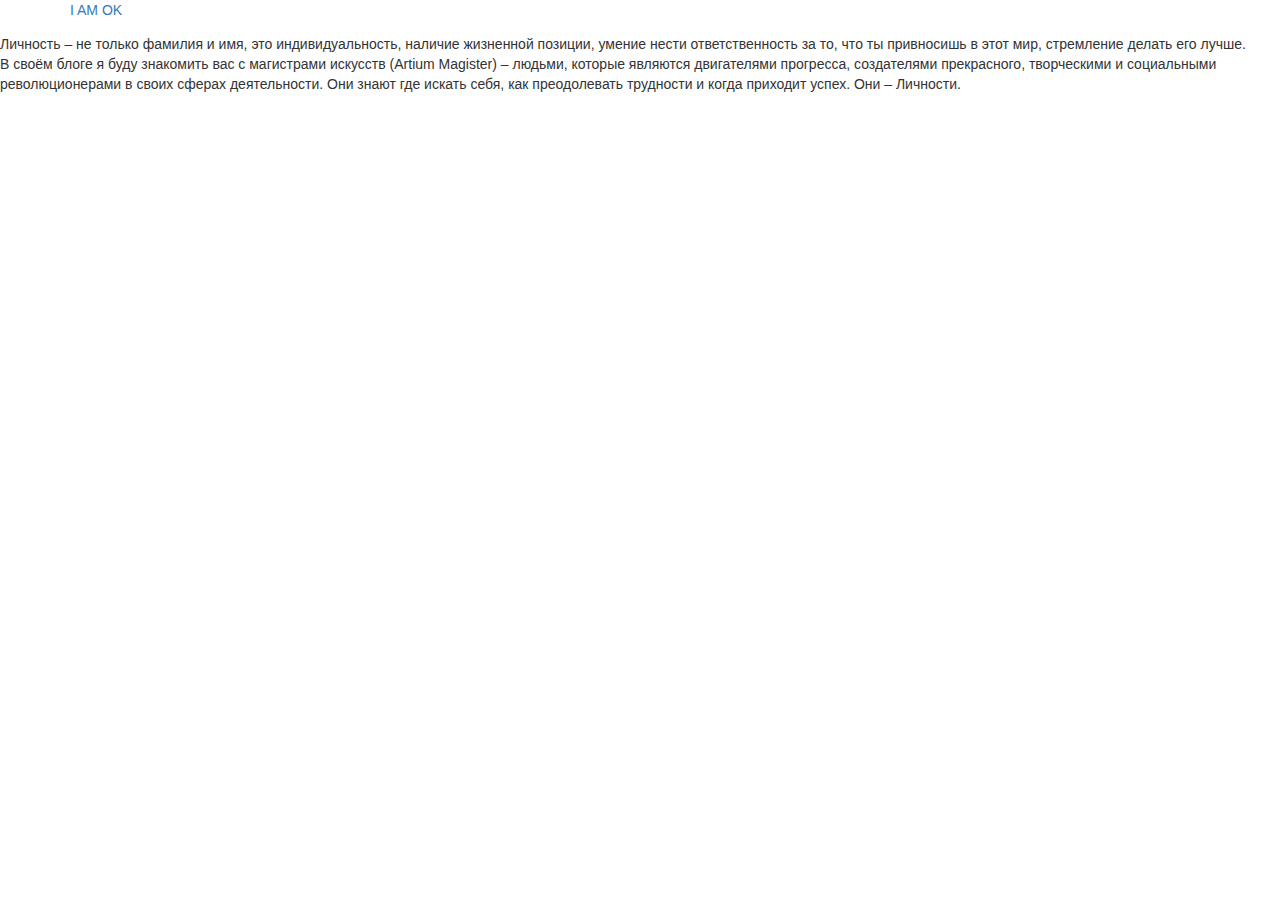
==== i.html @ 5d3f8763 "123" ====
<html>
<head>
    <meta charset="UTF-8">
    <meta name="viewport" content="width=1024">
    <title>main page</title>
    <link rel="stylesheet" href="css/bundle.css">
</head>
<body>
  <div class="wrapper">
    <section class="header">
      <div class="container">
        <div class="header__list">
          <a class="header__link" href="#">I</a>
          <a class="header__link" href="#">AM</a>
          <a class="header__link" href="#">OK</a>
        </div>
      </div>
    </section>
    <section class="i-content">
      <div class="i-container">
          <div class="column1">
            <div class="i-block">
            <p class="i-text">
              Личность – не только фамилия и имя, это индивидуальность, наличие жизненной позиции, умение нести ответственность за то, что ты привносишь в этот мир, стремление делать его лучше. <br>
              <span class="i-margin">В своём блоге я буду знакомить вас с магистрами искусств (Artium Magister) – людьми, которые являются двигателями прогресса, создателями прекрасного, творческими и социальными революционерами в своих сферах деятельности. Они знают где искать себя, как преодолевать трудности и когда приходит успех. Они – Личности.<span>
            </p>
            </div>
          </div>
          <div class="column2">
            <div class="i-photo"></div>
          </div>
      </div>
    </section>
    
  </div>
</div>
</body>
</html>
---- css/bundle.css ----
/*! normalize.css v3.0.3 | MIT License | github.com/necolas/normalize.css */

/**
 * 1. Set default font family to sans-serif.
 * 2. Prevent iOS and IE text size adjust after device orientation change,
 *    without disabling user zoom.
 */

html {
  font-family: sans-serif; /* 1 */
  -ms-text-size-adjust: 100%; /* 2 */
  -webkit-text-size-adjust: 100%; /* 2 */
}

/**
 * Remove default margin.
 */

body {
  margin: 0;
}

/* HTML5 display definitions
   ========================================================================== */

/**
 * Correct `block` display not defined for any HTML5 element in IE 8/9.
 * Correct `block` display not defined for `details` or `summary` in IE 10/11
 * and Firefox.
 * Correct `block` display not defined for `main` in IE 11.
 */

article,
aside,
details,
figcaption,
figure,
footer,
header,
hgroup,
main,
menu,
nav,
section,
summary {
  display: block;
}

/**
 * 1. Correct `inline-block` display not defined in IE 8/9.
 * 2. Normalize vertical alignment of `progress` in Chrome, Firefox, and Opera.
 */

audio,
canvas,
progress,
video {
  display: inline-block; /* 1 */
  vertical-align: baseline; /* 2 */
}

/**
 * Prevent modern browsers from displaying `audio` without controls.
 * Remove excess height in iOS 5 devices.
 */

audio:not([controls]) {
  display: none;
  height: 0;
}

/**
 * Address `[hidden]` styling not present in IE 8/9/10.
 * Hide the `template` element in IE 8/9/10/11, Safari, and Firefox < 22.
 */

[hidden],
template {
  display: none;
}

/* Links
   ========================================================================== */

/**
 * Remove the gray background color from active links in IE 10.
 */

a {
  background-color: transparent;
}

/**
 * Improve readability of focused elements when they are also in an
 * active/hover state.
 */

a:active,
a:hover {
  outline: 0;
}

/* Text-level semantics
   ========================================================================== */

/**
 * Address styling not present in IE 8/9/10/11, Safari, and Chrome.
 */

abbr[title] {
  border-bottom: 1px dotted;
}

/**
 * Address style set to `bolder` in Firefox 4+, Safari, and Chrome.
 */

b,
strong {
  font-weight: bold;
}

/**
 * Address styling not present in Safari and Chrome.
 */

dfn {
  font-style: italic;
}

/**
 * Address variable `h1` font-size and margin within `section` and `article`
 * contexts in Firefox 4+, Safari, and Chrome.
 */

h1 {
  font-size: 2em;
  margin: 0.67em 0;
}

/**
 * Address styling not present in IE 8/9.
 */

mark {
  background: #ff0;
  color: #000;
}

/**
 * Address inconsistent and variable font size in all browsers.
 */

small {
  font-size: 80%;
}

/**
 * Prevent `sub` and `sup` affecting `line-height` in all browsers.
 */

sub,
sup {
  font-size: 75%;
  line-height: 0;
  position: relative;
  vertical-align: baseline;
}

sup {
  top: -0.5em;
}

sub {
  bottom: -0.25em;
}

/* Embedded content
   ========================================================================== */

/**
 * Remove border when inside `a` element in IE 8/9/10.
 */

img {
  border: 0;
}

/**
 * Correct overflow not hidden in IE 9/10/11.
 */

svg:not(:root) {
  overflow: hidden;
}

/* Grouping content
   ========================================================================== */

/**
 * Address margin not present in IE 8/9 and Safari.
 */

figure {
  margin: 1em 40px;
}

/**
 * Address differences between Firefox and other browsers.
 */

hr {
  box-sizing: content-box;
  height: 0;
}

/**
 * Contain overflow in all browsers.
 */

pre {
  overflow: auto;
}

/**
 * Address odd `em`-unit font size rendering in all browsers.
 */

code,
kbd,
pre,
samp {
  font-family: monospace, monospace;
  font-size: 1em;
}

/* Forms
   ========================================================================== */

/**
 * Known limitation: by default, Chrome and Safari on OS X allow very limited
 * styling of `select`, unless a `border` property is set.
 */

/**
 * 1. Correct color not being inherited.
 *    Known issue: affects color of disabled elements.
 * 2. Correct font properties not being inherited.
 * 3. Address margins set differently in Firefox 4+, Safari, and Chrome.
 */

button,
input,
optgroup,
select,
textarea {
  color: inherit; /* 1 */
  font: inherit; /* 2 */
  margin: 0; /* 3 */
}

/**
 * Address `overflow` set to `hidden` in IE 8/9/10/11.
 */

button {
  overflow: visible;
}

/**
 * Address inconsistent `text-transform` inheritance for `button` and `select`.
 * All other form control elements do not inherit `text-transform` values.
 * Correct `button` style inheritance in Firefox, IE 8/9/10/11, and Opera.
 * Correct `select` style inheritance in Firefox.
 */

button,
select {
  text-transform: none;
}

/**
 * 1. Avoid the WebKit bug in Android 4.0.* where (2) destroys native `audio`
 *    and `video` controls.
 * 2. Correct inability to style clickable `input` types in iOS.
 * 3. Improve usability and consistency of cursor style between image-type
 *    `input` and others.
 */

button,
html input[type="button"], /* 1 */
input[type="reset"],
input[type="submit"] {
  -webkit-appearance: button; /* 2 */
  cursor: pointer; /* 3 */
}

/**
 * Re-set default cursor for disabled elements.
 */

button[disabled],
html input[disabled] {
  cursor: default;
}

/**
 * Remove inner padding and border in Firefox 4+.
 */

button::-moz-focus-inner,
input::-moz-focus-inner {
  border: 0;
  padding: 0;
}

/**
 * Address Firefox 4+ setting `line-height` on `input` using `!important` in
 * the UA stylesheet.
 */

input {
  line-height: normal;
}

/**
 * It's recommended that you don't attempt to style these elements.
 * Firefox's implementation doesn't respect box-sizing, padding, or width.
 *
 * 1. Address box sizing set to `content-box` in IE 8/9/10.
 * 2. Remove excess padding in IE 8/9/10.
 */

input[type="checkbox"],
input[type="radio"] {
  box-sizing: border-box; /* 1 */
  padding: 0; /* 2 */
}

/**
 * Fix the cursor style for Chrome's increment/decrement buttons. For certain
 * `font-size` values of the `input`, it causes the cursor style of the
 * decrement button to change from `default` to `text`.
 */

input[type="number"]::-webkit-inner-spin-button,
input[type="number"]::-webkit-outer-spin-button {
  height: auto;
}

/**
 * 1. Address `appearance` set to `searchfield` in Safari and Chrome.
 * 2. Address `box-sizing` set to `border-box` in Safari and Chrome.
 */

input[type="search"] {
  -webkit-appearance: textfield; /* 1 */
  box-sizing: content-box; /* 2 */
}

/**
 * Remove inner padding and search cancel button in Safari and Chrome on OS X.
 * Safari (but not Chrome) clips the cancel button when the search input has
 * padding (and `textfield` appearance).
 */

input[type="search"]::-webkit-search-cancel-button,
input[type="search"]::-webkit-search-decoration {
  -webkit-appearance: none;
}

/**
 * Define consistent border, margin, and padding.
 */

fieldset {
  border: 1px solid #c0c0c0;
  margin: 0 2px;
  padding: 0.35em 0.625em 0.75em;
}

/**
 * 1. Correct `color` not being inherited in IE 8/9/10/11.
 * 2. Remove padding so people aren't caught out if they zero out fieldsets.
 */

legend {
  border: 0; /* 1 */
  padding: 0; /* 2 */
}

/**
 * Remove default vertical scrollbar in IE 8/9/10/11.
 */

textarea {
  overflow: auto;
}

/**
 * Don't inherit the `font-weight` (applied by a rule above).
 * NOTE: the default cannot safely be changed in Chrome and Safari on OS X.
 */

optgroup {
  font-weight: bold;
}

/* Tables
   ========================================================================== */

/**
 * Remove most spacing between table cells.
 */

table {
  border-collapse: collapse;
  border-spacing: 0;
}

td,
th {
  padding: 0;
}
@font-face {
    font-family: "gtBlack";
    src: url("../font/GothamPro-Black.eot");
    src: url("../font/GothamPro-Black.eot?#iefix")format("embedded-opentype"),
    url("../font/GothamPro-Black.woff") format("woff"),
    url("../font/GothamPro-Black.ttf") format("truetype");
    font-style: normal;
    font-weight: normal;
}
@font-face {
    font-family: "gtLight";
    src: url("../font/GothamPro-Light.eot");
    src: url("../font/GothamPro-Light.eot?#iefix")format("embedded-opentype"),
    url("../font/GothamPro-Light.woff") format("woff"),
    url("../font/GothamPro-Light.ttf") format("truetype");
    font-style: normal;
    font-weight: normal;
}
@font-face {
    font-family: "gtMedium";
    src: url("../font/GothamPro-Medium.eot");
    src: url("../font/GothamPro-Medium.eot?#iefix")format("embedded-opentype"),
    url("../font/GothamPro-Medium.woff") format("woff"),
    url("../font/GothamPro-Medium.ttf") format("truetype");
    font-style: normal;
    font-weight: normal;
}
@font-face {
    font-family: "gtReg";
    src: url("../font/GothamPro-Reg.eot");
    src: url("../font/GothamPro-Reg.eot?#iefix")format("embedded-opentype"),
    url("../font/GothamPro-Reg.woff") format("woff"),
    url("../font/GothamPro-Reg.ttf") format("truetype");
    font-style: normal;
    font-weight: normal;
}
.landing{
	background: url(../img/bg3.jpg) no-repeat center center fixed;;
	background-size: cover;
	padding: 60px 0;
	width: 100%;
	min-height: 100%;
	max-height: 100%;
	height: auto;
	position: fixed;
	top: 0;
	left: 0;
	display: -webkit-box;
	display: -ms-flexbox;
	display: flex;
	-webkit-box-pack: center;
	    -ms-flex-pack: center;
	        justify-content: center;
	-webkit-box-align: center;
	    -ms-flex-align: center;
	        align-items: center;
	overflow-y:auto;
}
.landing__title, .landing__text, .landing__question, .landing__tell{
  color: #fff;
  text-align: center;
}
.landing__question, .landing__paragraph{
  margin: 0;
}
.landing__input, .landing__button{
  width: 100%;
  margin-top: 15px;
  height: 40px;
}
.landing__vk, .landing__facebook, .landing__plus{
  width: 20px;
  height: 20px;
  margin: 3px 0 0 3px;
}
.landing__title{
  margin: 20px 0 10px 0;
  font: 46px gtBlack;
}
.landing__text{
  font: 38px gtLight;
  margin: 0;
}
.landing__callback{
  max-width: 500px;
  text-align: justify;
  margin: 80px auto 20px auto;
}
.landing__question{
  font: 24px gtLight;
}
.landing__item{
  margin-top: 20px;
}
.landing__paragraph{
  font: 18px gtLight;
  color: #fff;
  margin-bottom: 10px;
}
.landing__social{
  display: -webkit-box;
  display: -ms-flexbox;
  display: flex;
  -webkit-box-pack: center;
      -ms-flex-pack: center;
          justify-content: center;
  -webkit-box-align: center;
      -ms-flex-align: center;
          align-items: center;
  margin-bottom: 40px;
}
.landing__form{
  max-width: 320px;
  margin: auto;
}
.landing__input{
  font: 16px gtReg;
  color: #a9a9a9;
  border-radius: 0;
  border: 1px solid #a9a9a9;
  background: #fff;
  padding-left: 15px;
}
.landing__button{
  background: #2496de;
  border: 0;
  font: 18px gtMedium;
  color: #fff;
}
.landing__button:hover{
  background: #009dff;
}
.landing__tell{
  font: 18px gtLight;
  margin-top: 120px;
  margin-bottom: 10px;
}
.landing__vk{
  background-image: url(../img/social.png);
  background-position: -84px 0;
}
.landing__facebook{
  background-image: url(../img/social.png);
  background-position: 0 0;
}
.landing__plus{
  background-image: url(../img/plus.png);
  background-position: 0 0;
}
.landing__visit{
  margin: 3px 0 0 8px;
  position: relative;
  padding: 2px 4px;
  border-radius: 22px;
  background: #eaeaeb;
  box-shadow: 0 0 3px rgba(0,0,0,.3);
  color: #707070;
  white-space: nowrap;
  font: 11px Tahoma, Geneva, sans-serif;
}
.landing__visit::after{
  position: absolute;
  top: 5px;
  left: -6px;
  z-index: 0;
  display: block;
  width: 0;
  border-width: 4px 8px 4px 0;
  border-style: solid;
  border-color: transparent #eaeaeb;
  content: '';
}
.landing__bg{
  background-color: rgba(0,0,0,0.7);
}
/*!
 * Bootstrap v3.3.5 (http://getbootstrap.com)
 * Copyright 2011-2015 Twitter, Inc.
 * Licensed under MIT (https://github.com/twbs/bootstrap/blob/master/LICENSE)
 */

/*!
 * Generated using the Bootstrap Customizer (http://getbootstrap.com/customize/?id=c29803ed7b7693ffb2a7)
 * Config saved to config.json and https://gist.github.com/c29803ed7b7693ffb2a7
 *//*!
 * Bootstrap v3.3.6 (http://getbootstrap.com)
 * Copyright 2011-2015 Twitter, Inc.
 * Licensed under MIT (https://github.com/twbs/bootstrap/blob/master/LICENSE)
 *//*! normalize.css v3.0.3 | MIT License | github.com/necolas/normalize.css */html{font-family:sans-serif;-ms-text-size-adjust:100%;-webkit-text-size-adjust:100%}body{margin:0}article,aside,details,figcaption,figure,footer,header,hgroup,main,menu,nav,section,summary{display:block}audio,canvas,progress,video{display:inline-block;vertical-align:baseline}audio:not([controls]){display:none;height:0}[hidden],template{display:none}a{background-color:transparent}a:active,a:hover{outline:0}abbr[title]{border-bottom:1px dotted}b,strong{font-weight:bold}dfn{font-style:italic}h1{font-size:2em;margin:0.67em 0}mark{background:#ff0;color:#000}small{font-size:80%}sub,sup{font-size:75%;line-height:0;position:relative;vertical-align:baseline}sup{top:-0.5em}sub{bottom:-0.25em}img{border:0}svg:not(:root){overflow:hidden}figure{margin:1em 40px}hr{box-sizing:content-box;height:0}pre{overflow:auto}code,kbd,pre,samp{font-family:monospace, monospace;font-size:1em}button,input,optgroup,select,textarea{color:inherit;font:inherit;margin:0}button{overflow:visible}button,select{text-transform:none}button,html input[type="button"],input[type="reset"],input[type="submit"]{-webkit-appearance:button;cursor:pointer}button[disabled],html input[disabled]{cursor:default}button::-moz-focus-inner,input::-moz-focus-inner{border:0;padding:0}input{line-height:normal}input[type="checkbox"],input[type="radio"]{box-sizing:border-box;padding:0}input[type="number"]::-webkit-inner-spin-button,input[type="number"]::-webkit-outer-spin-button{height:auto}input[type="search"]{-webkit-appearance:textfield;box-sizing:content-box}input[type="search"]::-webkit-search-cancel-button,input[type="search"]::-webkit-search-decoration{-webkit-appearance:none}fieldset{border:1px solid #c0c0c0;margin:0 2px;padding:0.35em 0.625em 0.75em}legend{border:0;padding:0}textarea{overflow:auto}optgroup{font-weight:bold}table{border-collapse:collapse;border-spacing:0}td,th{padding:0}*{box-sizing:border-box}*:before,*:after{box-sizing:border-box}html{font-size:10px;-webkit-tap-highlight-color:rgba(0,0,0,0)}body{font-family:"Helvetica Neue",Helvetica,Arial,sans-serif;font-size:14px;line-height:1.42857143;color:#333;background-color:#fff}input,button,select,textarea{font-family:inherit;font-size:inherit;line-height:inherit}a{color:#337ab7;text-decoration:none}a:hover,a:focus{color:#23527c;text-decoration:underline}a:focus{outline:thin dotted;outline:5px auto -webkit-focus-ring-color;outline-offset:-2px}figure{margin:0}img{vertical-align:middle}.img-responsive{display:block;max-width:100%;height:auto}.img-rounded{border-radius:6px}.img-thumbnail{padding:4px;line-height:1.42857143;background-color:#fff;border:1px solid #ddd;border-radius:4px;-webkit-transition:all .2s ease-in-out;transition:all .2s ease-in-out;display:inline-block;max-width:100%;height:auto}.img-circle{border-radius:50%}hr{margin-top:20px;margin-bottom:20px;border:0;border-top:1px solid #eee}.sr-only{position:absolute;width:1px;height:1px;margin:-1px;padding:0;overflow:hidden;clip:rect(0, 0, 0, 0);border:0}.sr-only-focusable:active,.sr-only-focusable:focus{position:static;width:auto;height:auto;margin:0;overflow:visible;clip:auto}[role="button"]{cursor:pointer}.container{margin-right:auto;margin-left:auto;padding-left:15px;padding-right:15px}@media (min-width:768px){.container{width:750px}}@media (min-width:992px){.container{width:970px}}@media (min-width:1200px){.container{width:1170px}}.container-fluid{margin-right:auto;margin-left:auto;padding-left:15px;padding-right:15px}.row{margin-left:-15px;margin-right:-15px}.col-xs-1, .col-sm-1, .col-md-1, .col-lg-1, .col-xs-2, .col-sm-2, .col-md-2, .col-lg-2, .col-xs-3, .col-sm-3, .col-md-3, .col-lg-3, .col-xs-4, .col-sm-4, .col-md-4, .col-lg-4, .col-xs-5, .col-sm-5, .col-md-5, .col-lg-5, .col-xs-6, .col-sm-6, .col-md-6, .col-lg-6, .col-xs-7, .col-sm-7, .col-md-7, .col-lg-7, .col-xs-8, .col-sm-8, .col-md-8, .col-lg-8, .col-xs-9, .col-sm-9, .col-md-9, .col-lg-9, .col-xs-10, .col-sm-10, .col-md-10, .col-lg-10, .col-xs-11, .col-sm-11, .col-md-11, .col-lg-11, .col-xs-12, .col-sm-12, .col-md-12, .col-lg-12{position:relative;min-height:1px;padding-left:15px;padding-right:15px}.col-xs-1, .col-xs-2, .col-xs-3, .col-xs-4, .col-xs-5, .col-xs-6, .col-xs-7, .col-xs-8, .col-xs-9, .col-xs-10, .col-xs-11, .col-xs-12{float:left}.col-xs-12{width:100%}.col-xs-11{width:91.66666667%}.col-xs-10{width:83.33333333%}.col-xs-9{width:75%}.col-xs-8{width:66.66666667%}.col-xs-7{width:58.33333333%}.col-xs-6{width:50%}.col-xs-5{width:41.66666667%}.col-xs-4{width:33.33333333%}.col-xs-3{width:25%}.col-xs-2{width:16.66666667%}.col-xs-1{width:8.33333333%}.col-xs-pull-12{right:100%}.col-xs-pull-11{right:91.66666667%}.col-xs-pull-10{right:83.33333333%}.col-xs-pull-9{right:75%}.col-xs-pull-8{right:66.66666667%}.col-xs-pull-7{right:58.33333333%}.col-xs-pull-6{right:50%}.col-xs-pull-5{right:41.66666667%}.col-xs-pull-4{right:33.33333333%}.col-xs-pull-3{right:25%}.col-xs-pull-2{right:16.66666667%}.col-xs-pull-1{right:8.33333333%}.col-xs-pull-0{right:auto}.col-xs-push-12{left:100%}.col-xs-push-11{left:91.66666667%}.col-xs-push-10{left:83.33333333%}.col-xs-push-9{left:75%}.col-xs-push-8{left:66.66666667%}.col-xs-push-7{left:58.33333333%}.col-xs-push-6{left:50%}.col-xs-push-5{left:41.66666667%}.col-xs-push-4{left:33.33333333%}.col-xs-push-3{left:25%}.col-xs-push-2{left:16.66666667%}.col-xs-push-1{left:8.33333333%}.col-xs-push-0{left:auto}.col-xs-offset-12{margin-left:100%}.col-xs-offset-11{margin-left:91.66666667%}.col-xs-offset-10{margin-left:83.33333333%}.col-xs-offset-9{margin-left:75%}.col-xs-offset-8{margin-left:66.66666667%}.col-xs-offset-7{margin-left:58.33333333%}.col-xs-offset-6{margin-left:50%}.col-xs-offset-5{margin-left:41.66666667%}.col-xs-offset-4{margin-left:33.33333333%}.col-xs-offset-3{margin-left:25%}.col-xs-offset-2{margin-left:16.66666667%}.col-xs-offset-1{margin-left:8.33333333%}.col-xs-offset-0{margin-left:0}@media (min-width:768px){.col-sm-1, .col-sm-2, .col-sm-3, .col-sm-4, .col-sm-5, .col-sm-6, .col-sm-7, .col-sm-8, .col-sm-9, .col-sm-10, .col-sm-11, .col-sm-12{float:left}.col-sm-12{width:100%}.col-sm-11{width:91.66666667%}.col-sm-10{width:83.33333333%}.col-sm-9{width:75%}.col-sm-8{width:66.66666667%}.col-sm-7{width:58.33333333%}.col-sm-6{width:50%}.col-sm-5{width:41.66666667%}.col-sm-4{width:33.33333333%}.col-sm-3{width:25%}.col-sm-2{width:16.66666667%}.col-sm-1{width:8.33333333%}.col-sm-pull-12{right:100%}.col-sm-pull-11{right:91.66666667%}.col-sm-pull-10{right:83.33333333%}.col-sm-pull-9{right:75%}.col-sm-pull-8{right:66.66666667%}.col-sm-pull-7{right:58.33333333%}.col-sm-pull-6{right:50%}.col-sm-pull-5{right:41.66666667%}.col-sm-pull-4{right:33.33333333%}.col-sm-pull-3{right:25%}.col-sm-pull-2{right:16.66666667%}.col-sm-pull-1{right:8.33333333%}.col-sm-pull-0{right:auto}.col-sm-push-12{left:100%}.col-sm-push-11{left:91.66666667%}.col-sm-push-10{left:83.33333333%}.col-sm-push-9{left:75%}.col-sm-push-8{left:66.66666667%}.col-sm-push-7{left:58.33333333%}.col-sm-push-6{left:50%}.col-sm-push-5{left:41.66666667%}.col-sm-push-4{left:33.33333333%}.col-sm-push-3{left:25%}.col-sm-push-2{left:16.66666667%}.col-sm-push-1{left:8.33333333%}.col-sm-push-0{left:auto}.col-sm-offset-12{margin-left:100%}.col-sm-offset-11{margin-left:91.66666667%}.col-sm-offset-10{margin-left:83.33333333%}.col-sm-offset-9{margin-left:75%}.col-sm-offset-8{margin-left:66.66666667%}.col-sm-offset-7{margin-left:58.33333333%}.col-sm-offset-6{margin-left:50%}.col-sm-offset-5{margin-left:41.66666667%}.col-sm-offset-4{margin-left:33.33333333%}.col-sm-offset-3{margin-left:25%}.col-sm-offset-2{margin-left:16.66666667%}.col-sm-offset-1{margin-left:8.33333333%}.col-sm-offset-0{margin-left:0}}@media (min-width:992px){.col-md-1, .col-md-2, .col-md-3, .col-md-4, .col-md-5, .col-md-6, .col-md-7, .col-md-8, .col-md-9, .col-md-10, .col-md-11, .col-md-12{float:left}.col-md-12{width:100%}.col-md-11{width:91.66666667%}.col-md-10{width:83.33333333%}.col-md-9{width:75%}.col-md-8{width:66.66666667%}.col-md-7{width:58.33333333%}.col-md-6{width:50%}.col-md-5{width:41.66666667%}.col-md-4{width:33.33333333%}.col-md-3{width:25%}.col-md-2{width:16.66666667%}.col-md-1{width:8.33333333%}.col-md-pull-12{right:100%}.col-md-pull-11{right:91.66666667%}.col-md-pull-10{right:83.33333333%}.col-md-pull-9{right:75%}.col-md-pull-8{right:66.66666667%}.col-md-pull-7{right:58.33333333%}.col-md-pull-6{right:50%}.col-md-pull-5{right:41.66666667%}.col-md-pull-4{right:33.33333333%}.col-md-pull-3{right:25%}.col-md-pull-2{right:16.66666667%}.col-md-pull-1{right:8.33333333%}.col-md-pull-0{right:auto}.col-md-push-12{left:100%}.col-md-push-11{left:91.66666667%}.col-md-push-10{left:83.33333333%}.col-md-push-9{left:75%}.col-md-push-8{left:66.66666667%}.col-md-push-7{left:58.33333333%}.col-md-push-6{left:50%}.col-md-push-5{left:41.66666667%}.col-md-push-4{left:33.33333333%}.col-md-push-3{left:25%}.col-md-push-2{left:16.66666667%}.col-md-push-1{left:8.33333333%}.col-md-push-0{left:auto}.col-md-offset-12{margin-left:100%}.col-md-offset-11{margin-left:91.66666667%}.col-md-offset-10{margin-left:83.33333333%}.col-md-offset-9{margin-left:75%}.col-md-offset-8{margin-left:66.66666667%}.col-md-offset-7{margin-left:58.33333333%}.col-md-offset-6{margin-left:50%}.col-md-offset-5{margin-left:41.66666667%}.col-md-offset-4{margin-left:33.33333333%}.col-md-offset-3{margin-left:25%}.col-md-offset-2{margin-left:16.66666667%}.col-md-offset-1{margin-left:8.33333333%}.col-md-offset-0{margin-left:0}}@media (min-width:1200px){.col-lg-1, .col-lg-2, .col-lg-3, .col-lg-4, .col-lg-5, .col-lg-6, .col-lg-7, .col-lg-8, .col-lg-9, .col-lg-10, .col-lg-11, .col-lg-12{float:left}.col-lg-12{width:100%}.col-lg-11{width:91.66666667%}.col-lg-10{width:83.33333333%}.col-lg-9{width:75%}.col-lg-8{width:66.66666667%}.col-lg-7{width:58.33333333%}.col-lg-6{width:50%}.col-lg-5{width:41.66666667%}.col-lg-4{width:33.33333333%}.col-lg-3{width:25%}.col-lg-2{width:16.66666667%}.col-lg-1{width:8.33333333%}.col-lg-pull-12{right:100%}.col-lg-pull-11{right:91.66666667%}.col-lg-pull-10{right:83.33333333%}.col-lg-pull-9{right:75%}.col-lg-pull-8{right:66.66666667%}.col-lg-pull-7{right:58.33333333%}.col-lg-pull-6{right:50%}.col-lg-pull-5{right:41.66666667%}.col-lg-pull-4{right:33.33333333%}.col-lg-pull-3{right:25%}.col-lg-pull-2{right:16.66666667%}.col-lg-pull-1{right:8.33333333%}.col-lg-pull-0{right:auto}.col-lg-push-12{left:100%}.col-lg-push-11{left:91.66666667%}.col-lg-push-10{left:83.33333333%}.col-lg-push-9{left:75%}.col-lg-push-8{left:66.66666667%}.col-lg-push-7{left:58.33333333%}.col-lg-push-6{left:50%}.col-lg-push-5{left:41.66666667%}.col-lg-push-4{left:33.33333333%}.col-lg-push-3{left:25%}.col-lg-push-2{left:16.66666667%}.col-lg-push-1{left:8.33333333%}.col-lg-push-0{left:auto}.col-lg-offset-12{margin-left:100%}.col-lg-offset-11{margin-left:91.66666667%}.col-lg-offset-10{margin-left:83.33333333%}.col-lg-offset-9{margin-left:75%}.col-lg-offset-8{margin-left:66.66666667%}.col-lg-offset-7{margin-left:58.33333333%}.col-lg-offset-6{margin-left:50%}.col-lg-offset-5{margin-left:41.66666667%}.col-lg-offset-4{margin-left:33.33333333%}.col-lg-offset-3{margin-left:25%}.col-lg-offset-2{margin-left:16.66666667%}.col-lg-offset-1{margin-left:8.33333333%}.col-lg-offset-0{margin-left:0}}.clearfix:before,.clearfix:after,.container:before,.container:after,.container-fluid:before,.container-fluid:after,.row:before,.row:after{content:" ";display:table}.clearfix:after,.container:after,.container-fluid:after,.row:after{clear:both}.center-block{display:block;margin-left:auto;margin-right:auto}.pull-right{float:right !important}.pull-left{float:left !important}.hide{display:none !important}.show{display:block !important}.invisible{visibility:hidden}.text-hide{font:0/0 a;color:transparent;text-shadow:none;background-color:transparent;border:0}.hidden{display:none !important}.affix{position:fixed}@-ms-viewport{width:device-width}.visible-xs,.visible-sm,.visible-md,.visible-lg{display:none !important}.visible-xs-block,.visible-xs-inline,.visible-xs-inline-block,.visible-sm-block,.visible-sm-inline,.visible-sm-inline-block,.visible-md-block,.visible-md-inline,.visible-md-inline-block,.visible-lg-block,.visible-lg-inline,.visible-lg-inline-block{display:none !important}@media (max-width:767px){.visible-xs{display:block !important}table.visible-xs{display:table !important}tr.visible-xs{display:table-row !important}th.visible-xs,td.visible-xs{display:table-cell !important}}@media (max-width:767px){.visible-xs-block{display:block !important}}@media (max-width:767px){.visible-xs-inline{display:inline !important}}@media (max-width:767px){.visible-xs-inline-block{display:inline-block !important}}@media (min-width:768px) and (max-width:991px){.visible-sm{display:block !important}table.visible-sm{display:table !important}tr.visible-sm{display:table-row !important}th.visible-sm,td.visible-sm{display:table-cell !important}}@media (min-width:768px) and (max-width:991px){.visible-sm-block{display:block !important}}@media (min-width:768px) and (max-width:991px){.visible-sm-inline{display:inline !important}}@media (min-width:768px) and (max-width:991px){.visible-sm-inline-block{display:inline-block !important}}@media (min-width:992px) and (max-width:1199px){.visible-md{display:block !important}table.visible-md{display:table !important}tr.visible-md{display:table-row !important}th.visible-md,td.visible-md{display:table-cell !important}}@media (min-width:992px) and (max-width:1199px){.visible-md-block{display:block !important}}@media (min-width:992px) and (max-width:1199px){.visible-md-inline{display:inline !important}}@media (min-width:992px) and (max-width:1199px){.visible-md-inline-block{display:inline-block !important}}@media (min-width:1200px){.visible-lg{display:block !important}table.visible-lg{display:table !important}tr.visible-lg{display:table-row !important}th.visible-lg,td.visible-lg{display:table-cell !important}}@media (min-width:1200px){.visible-lg-block{display:block !important}}@media (min-width:1200px){.visible-lg-inline{display:inline !important}}@media (min-width:1200px){.visible-lg-inline-block{display:inline-block !important}}@media (max-width:767px){.hidden-xs{display:none !important}}@media (min-width:768px) and (max-width:991px){.hidden-sm{display:none !important}}@media (min-width:992px) and (max-width:1199px){.hidden-md{display:none !important}}@media (min-width:1200px){.hidden-lg{display:none !important}}.visible-print{display:none !important}@media print{.visible-print{display:block !important}table.visible-print{display:table !important}tr.visible-print{display:table-row !important}th.visible-print,td.visible-print{display:table-cell !important}}.visible-print-block{display:none !important}@media print{.visible-print-block{display:block !important}}.visible-print-inline{display:none !important}@media print{.visible-print-inline{display:inline !important}}.visible-print-inline-block{display:none !important}@media print{.visible-print-inline-block{display:inline-block !important}}@media print{.hidden-print{display:none !important}}
@media only screen and (max-width : 360px){
	.landing{
		padding: 20px 0;
		height: 100vh;
	}
	.landing__title{
    font-size: 30px;
    padding-top: 20px;
  }
	.landing__text, .landing__question{
    font-size: 18px;
  }
	.landing__paragraph{
    font-size: 12px;
  }
	.landing__button{
    font-size: 16px;
  }
	.landing__callback{
    margin-top: 40px;
  }
	.landing__tell{
    margin-top: 60px;
  }
	.landing__social{
    padding-bottom: 52px;
    margin: 0;
  }
}
@media only screen and (max-width : 320px){
	.landing{
		padding: 20px 0;
		margin-bottom: 10px;
	}
	.landing__callback{
    margin: 10px auto;
  }
	.landing__item{
    margin-top: 10px;
  }
	.landing__input, .landing__button{
    margin-top: 10px;
  }
	.landing__tell{
    margin: 15px 0;
  }
	.landing__social{
    margin: 0;
  }
	.landing__title{
    padding-top: 20px;
  }
}
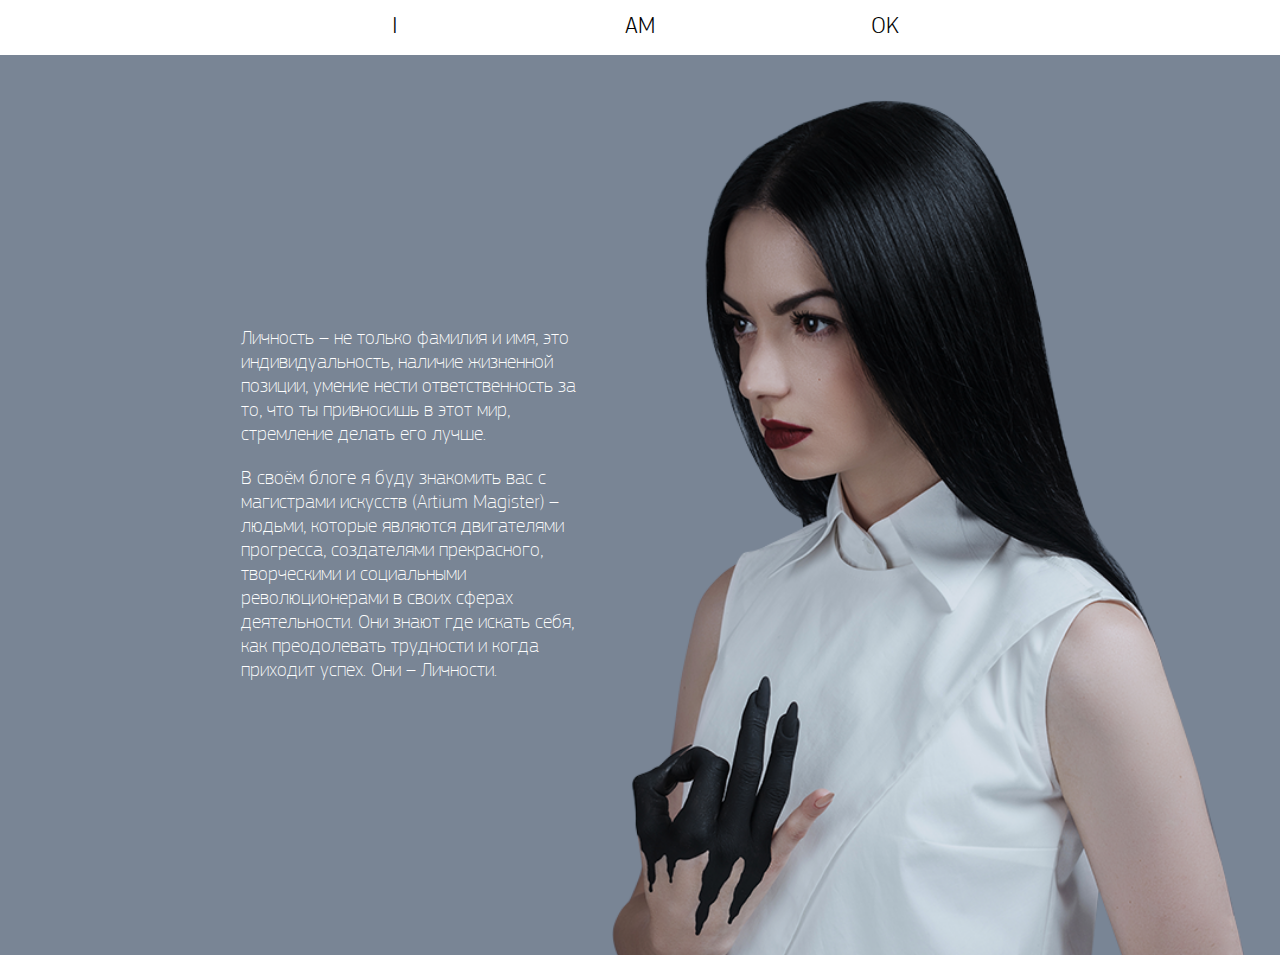
==== commit 99aea682: "ываыфаф Signed-off-by: Vlad <dkfl321@bigmir.net>" ====
--- a/i.html
+++ b/i.html
@@ -1,38 +1,38 @@
-<html>
-<head>
-    <meta charset="UTF-8">
-    <meta name="viewport" content="width=1024">
-    <title>main page</title>
-    <link rel="stylesheet" href="css/bundle.css">
-</head>
-<body>
-  <div class="wrapper">
-    <section class="header">
-      <div class="container">
-        <div class="header__list">
-          <a class="header__link" href="#">I</a>
-          <a class="header__link" href="#">AM</a>
-          <a class="header__link" href="#">OK</a>
-        </div>
-      </div>
-    </section>
-    <section class="i-content">
-      <div class="i-container">
-          <div class="column1">
-            <div class="i-block">
-            <p class="i-text">
-              Личность – не только фамилия и имя, это индивидуальность, наличие жизненной позиции, умение нести ответственность за то, что ты привносишь в этот мир, стремление делать его лучше. <br>
-              <span class="i-margin">В своём блоге я буду знакомить вас с магистрами искусств (Artium Magister) – людьми, которые являются двигателями прогресса, создателями прекрасного, творческими и социальными революционерами в своих сферах деятельности. Они знают где искать себя, как преодолевать трудности и когда приходит успех. Они – Личности.<span>
-            </p>
-            </div>
-          </div>
-          <div class="column2">
-            <div class="i-photo"></div>
-          </div>
-      </div>
-    </section>
-    
-  </div>
-</div>
-</body>
-</html>
+<html>
+<head>
+    <meta charset="UTF-8">
+    <meta name="viewport" content="width=1024">
+    <title>main page</title>
+    <link rel="stylesheet" href="css/bundle.css">
+</head>
+<body>
+  <div class="wrapper">
+    <section class="header">
+      <div class="container">
+        <div class="header__list">
+          <a class="header__link" href="#">I</a>
+          <a class="header__link" href="#">AM</a>
+          <a class="header__link" href="#">OK</a>
+        </div>
+      </div>
+    </section>
+    <section class="i-content">
+      <div class="i-container">
+          <div class="column1">
+            <div class="i-block">
+            <p class="i-text">
+              Личность – не только фамилия и имя, это индивидуальность, наличие жизненной позиции, умение нести ответственность за то, что ты привносишь в этот мир, стремление делать его лучше. <br>
+              <span class="i-margin">В своём блоге я буду знакомить вас с магистрами искусств (Artium Magister) – людьми, которые являются двигателями прогресса, создателями прекрасного, творческими и социальными революционерами в своих сферах деятельности. Они знают где искать себя, как преодолевать трудности и когда приходит успех. Они – Личности.<span>
+            </p>
+            </div>
+          </div>
+          <div class="column2">
+            <div class="i-photo"></div>
+          </div>
+      </div>
+    </section>
+    
+  </div>
+</div>
+</body>
+</html>
--- a/css/bundle.css
+++ b/css/bundle.css
@@ -422,245 +422,267 @@
 th {
   padding: 0;
 }
+/*@import 'modules/bootstrap_min_grid.css';*/
+/*@font-face {
+    font-family: PFSquareSansProMedium;
+    src: url(http://iamok.com.ua/systemimages/image/pf-square-sans-pro-medium);
+}
 @font-face {
-    font-family: "gtBlack";
-    src: url("../font/GothamPro-Black.eot");
-    src: url("../font/GothamPro-Black.eot?#iefix")format("embedded-opentype"),
-    url("../font/GothamPro-Black.woff") format("woff"),
-    url("../font/GothamPro-Black.ttf") format("truetype");
+    font-family: PFSquareSansProLight;
+    src: url(http://iamok.com.ua/systemimages/image/pf-square-sans-pro-light);
+}
+@font-face {
+    font-family: PFSquareSansProThin;
+    src: url(http://iamok.com.ua/systemimages/image/pf-square-sans-pro-thin);
+}*/
+@font-face {
+    font-family: "pf-200";
+    src: url("../font/PFSquareSansPro-Light.eot");
+    src: url("../font/PFSquareSansPro-Light.eot")format("embedded-opentype"),
+    url("../font/PFSquareSansPro-Light.woff") format("woff"),
+    url("../font/PFSquareSansPro-Light.ttf") format("truetype");
     font-style: normal;
     font-weight: normal;
 }
 @font-face {
-    font-family: "gtLight";
-    src: url("../font/GothamPro-Light.eot");
-    src: url("../font/GothamPro-Light.eot?#iefix")format("embedded-opentype"),
-    url("../font/GothamPro-Light.woff") format("woff"),
-    url("../font/GothamPro-Light.ttf") format("truetype");
+    font-family: "pf-300";
+    src: url("../font/PFSquareSansPro-Regular.eot");
+    src: url("../font/PFSquareSansPro-Regular.eot")format("embedded-opentype"),
+    url("../font/PFSquareSansPro-Regular.woff") format("woff"),
+    url("../font/PFSquareSansPro-Regular.ttf") format("truetype");
     font-style: normal;
     font-weight: normal;
 }
 @font-face {
-    font-family: "gtMedium";
-    src: url("../font/GothamPro-Medium.eot");
-    src: url("../font/GothamPro-Medium.eot?#iefix")format("embedded-opentype"),
-    url("../font/GothamPro-Medium.woff") format("woff"),
-    url("../font/GothamPro-Medium.ttf") format("truetype");
+    font-family: "pf-700";
+    src: url("../font/PFSquareSansPro-Bold.eot");
+    src: url("../font/PFSquareSansPro-Bold.eot")format("embedded-opentype"),
+    url("../font/PFSquareSansPro-Bold.woff") format("woff"),
+    url("../font/PFSquareSansPro-Bold.ttf") format("truetype");
     font-style: normal;
     font-weight: normal;
 }
 @font-face {
-    font-family: "gtReg";
-    src: url("../font/GothamPro-Reg.eot");
-    src: url("../font/GothamPro-Reg.eot?#iefix")format("embedded-opentype"),
-    url("../font/GothamPro-Reg.woff") format("woff"),
-    url("../font/GothamPro-Reg.ttf") format("truetype");
+    font-family: "pf-100";
+    src: url("../font/PFSquareSansPro-Thin.eot");
+    src: url("../font/PFSquareSansPro-Thin.eot")format("embedded-opentype"),
+    url("../font/PFSquareSansPro-Thin.woff") format("woff"),
+    url("../font/PFSquareSansPro-Thin.ttf") format("truetype");
     font-style: normal;
     font-weight: normal;
 }
-.landing{
-	background: url(../img/bg3.jpg) no-repeat center center fixed;;
-	background-size: cover;
-	padding: 60px 0;
-	width: 100%;
-	min-height: 100%;
-	max-height: 100%;
-	height: auto;
-	position: fixed;
-	top: 0;
-	left: 0;
-	display: -webkit-box;
-	display: -ms-flexbox;
-	display: flex;
-	-webkit-box-pack: center;
-	    -ms-flex-pack: center;
-	        justify-content: center;
-	-webkit-box-align: center;
-	    -ms-flex-align: center;
-	        align-items: center;
-	overflow-y:auto;
-}
-.landing__title, .landing__text, .landing__question, .landing__tell{
-  color: #fff;
-  text-align: center;
-}
-.landing__question, .landing__paragraph{
-  margin: 0;
-}
-.landing__input, .landing__button{
-  width: 100%;
-  margin-top: 15px;
-  height: 40px;
-}
-.landing__vk, .landing__facebook, .landing__plus{
-  width: 20px;
-  height: 20px;
-  margin: 3px 0 0 3px;
-}
-.landing__title{
-  margin: 20px 0 10px 0;
-  font: 46px gtBlack;
-}
-.landing__text{
-  font: 38px gtLight;
-  margin: 0;
-}
-.landing__callback{
-  max-width: 500px;
-  text-align: justify;
-  margin: 80px auto 20px auto;
-}
-.landing__question{
-  font: 24px gtLight;
-}
-.landing__item{
-  margin-top: 20px;
-}
-.landing__paragraph{
-  font: 18px gtLight;
-  color: #fff;
-  margin-bottom: 10px;
-}
-.landing__social{
+@font-face {
+    font-family: "pf-500";
+    src: url("../font/PFSquareSansPro-Medium.eot");
+    src: url("../font/PFSquareSansPro-Medium.eot")format("embedded-opentype"),
+    url("../font/PFSquareSansPro-Medium.woff") format("woff"),
+    url("../font/PFSquareSansPro-Medium.ttf") format("truetype");
+    font-style: normal;
+    font-weight: normal;
+}
+body{
+	background: #798595;
+}
+.wrapper{
+	background: #798595;
+    display: -webkit-box;
+    display: -ms-flexbox;
+    display: flex;
+    min-height: 100vh;
+    -webkit-box-orient: vertical;
+    -webkit-box-direction: normal;
+        -ms-flex-direction: column;
+            flex-direction: column;
+    z-index: 999;
+}
+.header{
+	background: #fff;
+	z-index: 99;
+}
+.header__list{
   display: -webkit-box;
   display: -ms-flexbox;
   display: flex;
   -webkit-box-pack: center;
       -ms-flex-pack: center;
           justify-content: center;
-  -webkit-box-align: center;
-      -ms-flex-align: center;
-          align-items: center;
-  margin-bottom: 40px;
-}
-.landing__form{
-  max-width: 320px;
-  margin: auto;
-}
-.landing__input{
-  font: 16px gtReg;
-  color: #a9a9a9;
-  border-radius: 0;
-  border: 1px solid #a9a9a9;
-  background: #fff;
-  padding-left: 15px;
-}
-.landing__button{
-  background: #2496de;
-  border: 0;
-  font: 18px gtMedium;
-  color: #fff;
-}
-.landing__button:hover{
-  background: #009dff;
-}
-.landing__tell{
-  font: 18px gtLight;
-  margin-top: 120px;
-  margin-bottom: 10px;
-}
-.landing__vk{
-  background-image: url(../img/social.png);
-  background-position: -84px 0;
-}
-.landing__facebook{
-  background-image: url(../img/social.png);
-  background-position: 0 0;
-}
-.landing__plus{
-  background-image: url(../img/plus.png);
-  background-position: 0 0;
-}
-.landing__visit{
-  margin: 3px 0 0 8px;
+  max-height: 60px;
+}
+.header__link{
+  display: inline-block;
+  font-family: 'pf-200';
+  color: #010101;
+  font-size: 24px;
+  text-align: center;
+  width: 245px;
   position: relative;
-  padding: 2px 4px;
-  border-radius: 22px;
-  background: #eaeaeb;
-  box-shadow: 0 0 3px rgba(0,0,0,.3);
-  color: #707070;
-  white-space: nowrap;
-  font: 11px Tahoma, Geneva, sans-serif;
-}
-.landing__visit::after{
+  padding: 11px 0;
+  margin: 2px 0;
+  text-decoration: none;
+}
+.header__link:hover, .header__link:active, .header__link:focus{
+  text-decoration: none;
+  color: #010101;
+}
+.header__link:after{
+  content: '';
   position: absolute;
-  top: 5px;
-  left: -6px;
-  z-index: 0;
-  display: block;
-  width: 0;
-  border-width: 4px 8px 4px 0;
-  border-style: solid;
-  border-color: transparent #eaeaeb;
-  content: '';
-}
-.landing__bg{
-  background-color: rgba(0,0,0,0.7);
-}
-/*!
- * Bootstrap v3.3.5 (http://getbootstrap.com)
- * Copyright 2011-2015 Twitter, Inc.
- * Licensed under MIT (https://github.com/twbs/bootstrap/blob/master/LICENSE)
- */
-
-/*!
- * Generated using the Bootstrap Customizer (http://getbootstrap.com/customize/?id=c29803ed7b7693ffb2a7)
- * Config saved to config.json and https://gist.github.com/c29803ed7b7693ffb2a7
- *//*!
- * Bootstrap v3.3.6 (http://getbootstrap.com)
- * Copyright 2011-2015 Twitter, Inc.
- * Licensed under MIT (https://github.com/twbs/bootstrap/blob/master/LICENSE)
- *//*! normalize.css v3.0.3 | MIT License | github.com/necolas/normalize.css */html{font-family:sans-serif;-ms-text-size-adjust:100%;-webkit-text-size-adjust:100%}body{margin:0}article,aside,details,figcaption,figure,footer,header,hgroup,main,menu,nav,section,summary{display:block}audio,canvas,progress,video{display:inline-block;vertical-align:baseline}audio:not([controls]){display:none;height:0}[hidden],template{display:none}a{background-color:transparent}a:active,a:hover{outline:0}abbr[title]{border-bottom:1px dotted}b,strong{font-weight:bold}dfn{font-style:italic}h1{font-size:2em;margin:0.67em 0}mark{background:#ff0;color:#000}small{font-size:80%}sub,sup{font-size:75%;line-height:0;position:relative;vertical-align:baseline}sup{top:-0.5em}sub{bottom:-0.25em}img{border:0}svg:not(:root){overflow:hidden}figure{margin:1em 40px}hr{box-sizing:content-box;height:0}pre{overflow:auto}code,kbd,pre,samp{font-family:monospace, monospace;font-size:1em}button,input,optgroup,select,textarea{color:inherit;font:inherit;margin:0}button{overflow:visible}button,select{text-transform:none}button,html input[type="button"],input[type="reset"],input[type="submit"]{-webkit-appearance:button;cursor:pointer}button[disabled],html input[disabled]{cursor:default}button::-moz-focus-inner,input::-moz-focus-inner{border:0;padding:0}input{line-height:normal}input[type="checkbox"],input[type="radio"]{box-sizing:border-box;padding:0}input[type="number"]::-webkit-inner-spin-button,input[type="number"]::-webkit-outer-spin-button{height:auto}input[type="search"]{-webkit-appearance:textfield;box-sizing:content-box}input[type="search"]::-webkit-search-cancel-button,input[type="search"]::-webkit-search-decoration{-webkit-appearance:none}fieldset{border:1px solid #c0c0c0;margin:0 2px;padding:0.35em 0.625em 0.75em}legend{border:0;padding:0}textarea{overflow:auto}optgroup{font-weight:bold}table{border-collapse:collapse;border-spacing:0}td,th{padding:0}*{box-sizing:border-box}*:before,*:after{box-sizing:border-box}html{font-size:10px;-webkit-tap-highlight-color:rgba(0,0,0,0)}body{font-family:"Helvetica Neue",Helvetica,Arial,sans-serif;font-size:14px;line-height:1.42857143;color:#333;background-color:#fff}input,button,select,textarea{font-family:inherit;font-size:inherit;line-height:inherit}a{color:#337ab7;text-decoration:none}a:hover,a:focus{color:#23527c;text-decoration:underline}a:focus{outline:thin dotted;outline:5px auto -webkit-focus-ring-color;outline-offset:-2px}figure{margin:0}img{vertical-align:middle}.img-responsive{display:block;max-width:100%;height:auto}.img-rounded{border-radius:6px}.img-thumbnail{padding:4px;line-height:1.42857143;background-color:#fff;border:1px solid #ddd;border-radius:4px;-webkit-transition:all .2s ease-in-out;transition:all .2s ease-in-out;display:inline-block;max-width:100%;height:auto}.img-circle{border-radius:50%}hr{margin-top:20px;margin-bottom:20px;border:0;border-top:1px solid #eee}.sr-only{position:absolute;width:1px;height:1px;margin:-1px;padding:0;overflow:hidden;clip:rect(0, 0, 0, 0);border:0}.sr-only-focusable:active,.sr-only-focusable:focus{position:static;width:auto;height:auto;margin:0;overflow:visible;clip:auto}[role="button"]{cursor:pointer}.container{margin-right:auto;margin-left:auto;padding-left:15px;padding-right:15px}@media (min-width:768px){.container{width:750px}}@media (min-width:992px){.container{width:970px}}@media (min-width:1200px){.container{width:1170px}}.container-fluid{margin-right:auto;margin-left:auto;padding-left:15px;padding-right:15px}.row{margin-left:-15px;margin-right:-15px}.col-xs-1, .col-sm-1, .col-md-1, .col-lg-1, .col-xs-2, .col-sm-2, .col-md-2, .col-lg-2, .col-xs-3, .col-sm-3, .col-md-3, .col-lg-3, .col-xs-4, .col-sm-4, .col-md-4, .col-lg-4, .col-xs-5, .col-sm-5, .col-md-5, .col-lg-5, .col-xs-6, .col-sm-6, .col-md-6, .col-lg-6, .col-xs-7, .col-sm-7, .col-md-7, .col-lg-7, .col-xs-8, .col-sm-8, .col-md-8, .col-lg-8, .col-xs-9, .col-sm-9, .col-md-9, .col-lg-9, .col-xs-10, .col-sm-10, .col-md-10, .col-lg-10, .col-xs-11, .col-sm-11, .col-md-11, .col-lg-11, .col-xs-12, .col-sm-12, .col-md-12, .col-lg-12{position:relative;min-height:1px;padding-left:15px;padding-right:15px}.col-xs-1, .col-xs-2, .col-xs-3, .col-xs-4, .col-xs-5, .col-xs-6, .col-xs-7, .col-xs-8, .col-xs-9, .col-xs-10, .col-xs-11, .col-xs-12{float:left}.col-xs-12{width:100%}.col-xs-11{width:91.66666667%}.col-xs-10{width:83.33333333%}.col-xs-9{width:75%}.col-xs-8{width:66.66666667%}.col-xs-7{width:58.33333333%}.col-xs-6{width:50%}.col-xs-5{width:41.66666667%}.col-xs-4{width:33.33333333%}.col-xs-3{width:25%}.col-xs-2{width:16.66666667%}.col-xs-1{width:8.33333333%}.col-xs-pull-12{right:100%}.col-xs-pull-11{right:91.66666667%}.col-xs-pull-10{right:83.33333333%}.col-xs-pull-9{right:75%}.col-xs-pull-8{right:66.66666667%}.col-xs-pull-7{right:58.33333333%}.col-xs-pull-6{right:50%}.col-xs-pull-5{right:41.66666667%}.col-xs-pull-4{right:33.33333333%}.col-xs-pull-3{right:25%}.col-xs-pull-2{right:16.66666667%}.col-xs-pull-1{right:8.33333333%}.col-xs-pull-0{right:auto}.col-xs-push-12{left:100%}.col-xs-push-11{left:91.66666667%}.col-xs-push-10{left:83.33333333%}.col-xs-push-9{left:75%}.col-xs-push-8{left:66.66666667%}.col-xs-push-7{left:58.33333333%}.col-xs-push-6{left:50%}.col-xs-push-5{left:41.66666667%}.col-xs-push-4{left:33.33333333%}.col-xs-push-3{left:25%}.col-xs-push-2{left:16.66666667%}.col-xs-push-1{left:8.33333333%}.col-xs-push-0{left:auto}.col-xs-offset-12{margin-left:100%}.col-xs-offset-11{margin-left:91.66666667%}.col-xs-offset-10{margin-left:83.33333333%}.col-xs-offset-9{margin-left:75%}.col-xs-offset-8{margin-left:66.66666667%}.col-xs-offset-7{margin-left:58.33333333%}.col-xs-offset-6{margin-left:50%}.col-xs-offset-5{margin-left:41.66666667%}.col-xs-offset-4{margin-left:33.33333333%}.col-xs-offset-3{margin-left:25%}.col-xs-offset-2{margin-left:16.66666667%}.col-xs-offset-1{margin-left:8.33333333%}.col-xs-offset-0{margin-left:0}@media (min-width:768px){.col-sm-1, .col-sm-2, .col-sm-3, .col-sm-4, .col-sm-5, .col-sm-6, .col-sm-7, .col-sm-8, .col-sm-9, .col-sm-10, .col-sm-11, .col-sm-12{float:left}.col-sm-12{width:100%}.col-sm-11{width:91.66666667%}.col-sm-10{width:83.33333333%}.col-sm-9{width:75%}.col-sm-8{width:66.66666667%}.col-sm-7{width:58.33333333%}.col-sm-6{width:50%}.col-sm-5{width:41.66666667%}.col-sm-4{width:33.33333333%}.col-sm-3{width:25%}.col-sm-2{width:16.66666667%}.col-sm-1{width:8.33333333%}.col-sm-pull-12{right:100%}.col-sm-pull-11{right:91.66666667%}.col-sm-pull-10{right:83.33333333%}.col-sm-pull-9{right:75%}.col-sm-pull-8{right:66.66666667%}.col-sm-pull-7{right:58.33333333%}.col-sm-pull-6{right:50%}.col-sm-pull-5{right:41.66666667%}.col-sm-pull-4{right:33.33333333%}.col-sm-pull-3{right:25%}.col-sm-pull-2{right:16.66666667%}.col-sm-pull-1{right:8.33333333%}.col-sm-pull-0{right:auto}.col-sm-push-12{left:100%}.col-sm-push-11{left:91.66666667%}.col-sm-push-10{left:83.33333333%}.col-sm-push-9{left:75%}.col-sm-push-8{left:66.66666667%}.col-sm-push-7{left:58.33333333%}.col-sm-push-6{left:50%}.col-sm-push-5{left:41.66666667%}.col-sm-push-4{left:33.33333333%}.col-sm-push-3{left:25%}.col-sm-push-2{left:16.66666667%}.col-sm-push-1{left:8.33333333%}.col-sm-push-0{left:auto}.col-sm-offset-12{margin-left:100%}.col-sm-offset-11{margin-left:91.66666667%}.col-sm-offset-10{margin-left:83.33333333%}.col-sm-offset-9{margin-left:75%}.col-sm-offset-8{margin-left:66.66666667%}.col-sm-offset-7{margin-left:58.33333333%}.col-sm-offset-6{margin-left:50%}.col-sm-offset-5{margin-left:41.66666667%}.col-sm-offset-4{margin-left:33.33333333%}.col-sm-offset-3{margin-left:25%}.col-sm-offset-2{margin-left:16.66666667%}.col-sm-offset-1{margin-left:8.33333333%}.col-sm-offset-0{margin-left:0}}@media (min-width:992px){.col-md-1, .col-md-2, .col-md-3, .col-md-4, .col-md-5, .col-md-6, .col-md-7, .col-md-8, .col-md-9, .col-md-10, .col-md-11, .col-md-12{float:left}.col-md-12{width:100%}.col-md-11{width:91.66666667%}.col-md-10{width:83.33333333%}.col-md-9{width:75%}.col-md-8{width:66.66666667%}.col-md-7{width:58.33333333%}.col-md-6{width:50%}.col-md-5{width:41.66666667%}.col-md-4{width:33.33333333%}.col-md-3{width:25%}.col-md-2{width:16.66666667%}.col-md-1{width:8.33333333%}.col-md-pull-12{right:100%}.col-md-pull-11{right:91.66666667%}.col-md-pull-10{right:83.33333333%}.col-md-pull-9{right:75%}.col-md-pull-8{right:66.66666667%}.col-md-pull-7{right:58.33333333%}.col-md-pull-6{right:50%}.col-md-pull-5{right:41.66666667%}.col-md-pull-4{right:33.33333333%}.col-md-pull-3{right:25%}.col-md-pull-2{right:16.66666667%}.col-md-pull-1{right:8.33333333%}.col-md-pull-0{right:auto}.col-md-push-12{left:100%}.col-md-push-11{left:91.66666667%}.col-md-push-10{left:83.33333333%}.col-md-push-9{left:75%}.col-md-push-8{left:66.66666667%}.col-md-push-7{left:58.33333333%}.col-md-push-6{left:50%}.col-md-push-5{left:41.66666667%}.col-md-push-4{left:33.33333333%}.col-md-push-3{left:25%}.col-md-push-2{left:16.66666667%}.col-md-push-1{left:8.33333333%}.col-md-push-0{left:auto}.col-md-offset-12{margin-left:100%}.col-md-offset-11{margin-left:91.66666667%}.col-md-offset-10{margin-left:83.33333333%}.col-md-offset-9{margin-left:75%}.col-md-offset-8{margin-left:66.66666667%}.col-md-offset-7{margin-left:58.33333333%}.col-md-offset-6{margin-left:50%}.col-md-offset-5{margin-left:41.66666667%}.col-md-offset-4{margin-left:33.33333333%}.col-md-offset-3{margin-left:25%}.col-md-offset-2{margin-left:16.66666667%}.col-md-offset-1{margin-left:8.33333333%}.col-md-offset-0{margin-left:0}}@media (min-width:1200px){.col-lg-1, .col-lg-2, .col-lg-3, .col-lg-4, .col-lg-5, .col-lg-6, .col-lg-7, .col-lg-8, .col-lg-9, .col-lg-10, .col-lg-11, .col-lg-12{float:left}.col-lg-12{width:100%}.col-lg-11{width:91.66666667%}.col-lg-10{width:83.33333333%}.col-lg-9{width:75%}.col-lg-8{width:66.66666667%}.col-lg-7{width:58.33333333%}.col-lg-6{width:50%}.col-lg-5{width:41.66666667%}.col-lg-4{width:33.33333333%}.col-lg-3{width:25%}.col-lg-2{width:16.66666667%}.col-lg-1{width:8.33333333%}.col-lg-pull-12{right:100%}.col-lg-pull-11{right:91.66666667%}.col-lg-pull-10{right:83.33333333%}.col-lg-pull-9{right:75%}.col-lg-pull-8{right:66.66666667%}.col-lg-pull-7{right:58.33333333%}.col-lg-pull-6{right:50%}.col-lg-pull-5{right:41.66666667%}.col-lg-pull-4{right:33.33333333%}.col-lg-pull-3{right:25%}.col-lg-pull-2{right:16.66666667%}.col-lg-pull-1{right:8.33333333%}.col-lg-pull-0{right:auto}.col-lg-push-12{left:100%}.col-lg-push-11{left:91.66666667%}.col-lg-push-10{left:83.33333333%}.col-lg-push-9{left:75%}.col-lg-push-8{left:66.66666667%}.col-lg-push-7{left:58.33333333%}.col-lg-push-6{left:50%}.col-lg-push-5{left:41.66666667%}.col-lg-push-4{left:33.33333333%}.col-lg-push-3{left:25%}.col-lg-push-2{left:16.66666667%}.col-lg-push-1{left:8.33333333%}.col-lg-push-0{left:auto}.col-lg-offset-12{margin-left:100%}.col-lg-offset-11{margin-left:91.66666667%}.col-lg-offset-10{margin-left:83.33333333%}.col-lg-offset-9{margin-left:75%}.col-lg-offset-8{margin-left:66.66666667%}.col-lg-offset-7{margin-left:58.33333333%}.col-lg-offset-6{margin-left:50%}.col-lg-offset-5{margin-left:41.66666667%}.col-lg-offset-4{margin-left:33.33333333%}.col-lg-offset-3{margin-left:25%}.col-lg-offset-2{margin-left:16.66666667%}.col-lg-offset-1{margin-left:8.33333333%}.col-lg-offset-0{margin-left:0}}.clearfix:before,.clearfix:after,.container:before,.container:after,.container-fluid:before,.container-fluid:after,.row:before,.row:after{content:" ";display:table}.clearfix:after,.container:after,.container-fluid:after,.row:after{clear:both}.center-block{display:block;margin-left:auto;margin-right:auto}.pull-right{float:right !important}.pull-left{float:left !important}.hide{display:none !important}.show{display:block !important}.invisible{visibility:hidden}.text-hide{font:0/0 a;color:transparent;text-shadow:none;background-color:transparent;border:0}.hidden{display:none !important}.affix{position:fixed}@-ms-viewport{width:device-width}.visible-xs,.visible-sm,.visible-md,.visible-lg{display:none !important}.visible-xs-block,.visible-xs-inline,.visible-xs-inline-block,.visible-sm-block,.visible-sm-inline,.visible-sm-inline-block,.visible-md-block,.visible-md-inline,.visible-md-inline-block,.visible-lg-block,.visible-lg-inline,.visible-lg-inline-block{display:none !important}@media (max-width:767px){.visible-xs{display:block !important}table.visible-xs{display:table !important}tr.visible-xs{display:table-row !important}th.visible-xs,td.visible-xs{display:table-cell !important}}@media (max-width:767px){.visible-xs-block{display:block !important}}@media (max-width:767px){.visible-xs-inline{display:inline !important}}@media (max-width:767px){.visible-xs-inline-block{display:inline-block !important}}@media (min-width:768px) and (max-width:991px){.visible-sm{display:block !important}table.visible-sm{display:table !important}tr.visible-sm{display:table-row !important}th.visible-sm,td.visible-sm{display:table-cell !important}}@media (min-width:768px) and (max-width:991px){.visible-sm-block{display:block !important}}@media (min-width:768px) and (max-width:991px){.visible-sm-inline{display:inline !important}}@media (min-width:768px) and (max-width:991px){.visible-sm-inline-block{display:inline-block !important}}@media (min-width:992px) and (max-width:1199px){.visible-md{display:block !important}table.visible-md{display:table !important}tr.visible-md{display:table-row !important}th.visible-md,td.visible-md{display:table-cell !important}}@media (min-width:992px) and (max-width:1199px){.visible-md-block{display:block !important}}@media (min-width:992px) and (max-width:1199px){.visible-md-inline{display:inline !important}}@media (min-width:992px) and (max-width:1199px){.visible-md-inline-block{display:inline-block !important}}@media (min-width:1200px){.visible-lg{display:block !important}table.visible-lg{display:table !important}tr.visible-lg{display:table-row !important}th.visible-lg,td.visible-lg{display:table-cell !important}}@media (min-width:1200px){.visible-lg-block{display:block !important}}@media (min-width:1200px){.visible-lg-inline{display:inline !important}}@media (min-width:1200px){.visible-lg-inline-block{display:inline-block !important}}@media (max-width:767px){.hidden-xs{display:none !important}}@media (min-width:768px) and (max-width:991px){.hidden-sm{display:none !important}}@media (min-width:992px) and (max-width:1199px){.hidden-md{display:none !important}}@media (min-width:1200px){.hidden-lg{display:none !important}}.visible-print{display:none !important}@media print{.visible-print{display:block !important}table.visible-print{display:table !important}tr.visible-print{display:table-row !important}th.visible-print,td.visible-print{display:table-cell !important}}.visible-print-block{display:none !important}@media print{.visible-print-block{display:block !important}}.visible-print-inline{display:none !important}@media print{.visible-print-inline{display:inline !important}}.visible-print-inline-block{display:none !important}@media print{.visible-print-inline-block{display:inline-block !important}}@media print{.hidden-print{display:none !important}}
-@media only screen and (max-width : 360px){
-	.landing{
-		padding: 20px 0;
-		height: 100vh;
-	}
-	.landing__title{
-    font-size: 30px;
-    padding-top: 20px;
-  }
-	.landing__text, .landing__question{
-    font-size: 18px;
-  }
-	.landing__paragraph{
-    font-size: 12px;
-  }
-	.landing__button{
-    font-size: 16px;
-  }
-	.landing__callback{
-    margin-top: 40px;
-  }
-	.landing__tell{
-    margin-top: 60px;
-  }
-	.landing__social{
-    padding-bottom: 52px;
-    margin: 0;
-  }
-}
-@media only screen and (max-width : 320px){
-	.landing{
-		padding: 20px 0;
-		margin-bottom: 10px;
-	}
-	.landing__callback{
-    margin: 10px auto;
-  }
-	.landing__item{
-    margin-top: 10px;
-  }
-	.landing__input, .landing__button{
-    margin-top: 10px;
-  }
-	.landing__tell{
-    margin: 15px 0;
-  }
-	.landing__social{
-    margin: 0;
-  }
-	.landing__title{
-    padding-top: 20px;
-  }
-}+  height: 3px;
+  width: 100%;
+  border-bottom: 3px solid transparent;
+  bottom: 2px;
+  left: 0;
+}
+.header__link:hover:after{
+  border-bottom: 3px solid #620030;
+}
+.hid{
+	-webkit-box-flex: 1;
+	    -ms-flex: 1;
+	        flex: 1;
+}
+@media (max-width: 768px){
+	.hid{
+		display: none;
+	}
+}
+.main-content{
+	background-color: #798595;
+	min-height: 650px;
+	height: 100%;
+	display: -webkit-box;
+	display: -ms-flexbox;
+	display: flex;
+	-webkit-box-align: end;
+	    -ms-flex-align: end;
+	        align-items: flex-end;
+	max-width: 1280px;
+	margin: auto;
+}
+.main-content__bg{/* 		text-align: center;
+		background: url(../img/main.png);
+		background-repeat: no-repeat;
+		background-size: cover;
+		background-position: bottom;
+		height: 100%;
+		width: 100%; */
+}
+/* @media (min-width: 320px) and (max-width: 500px) {
+	.header__mobile{
+		width: 100%;
+		padding: 0;
+	}
+	.main-content__bg{
+		margin: 0;
+		background-size: 150%;
+		position: fixed;
+		bottom: 0;
+		left: 0;
+		right: 0;
+	}
+} */
+.i-content{
+	background: #798595;
+}
+.i-container{
+	max-width: 1280px;
+	margin: 0 auto;
+	height: 100%;
+	display: -webkit-box;
+	display: -ms-flexbox;
+	display: flex;
+	-ms-flex-pack: distribute;
+	    justify-content: space-around;
+	height: 100vh;
+}
+.i-text{
+	font-size: 20px;
+	font-family: "pf-100";
+	color: #fff;
+	display: inline-block;
+}
+.i-block{
+	height: inherit;
+	display: -webkit-box;
+	display: -ms-flexbox;
+	display: flex;
+	-webkit-box-align: center;
+	    -ms-flex-align: center;
+	        align-items: center;
+/*	position: relative;
+	left: 200px;*/
+	max-width: 335px;
+}
+.i-margin{
+	display: block;
+	margin-top: 20px;
+}
+.column1, .column2{
+	height: 100%;
+	-webkit-box-pack: center;
+	    -ms-flex-pack: center;
+	        justify-content: center;
+	display: -webkit-box;
+	display: -ms-flexbox;
+	display: flex;
+}
+.column1{
+	width: 45%;
+	display: -webkit-box;
+	display: -ms-flexbox;
+	display: flex;
+	-webkit-box-pack: end;
+	    -ms-flex-pack: end;
+	        justify-content: flex-end;
+}
+.column2{
+	width: 55%;
+}
+.i-photo{
+	background: url(../img/olya.png);
+	height: 100%;
+	width: 100%;
+	background-repeat: no-repeat;
+	background-position: center bottom;
+	background-size: auto 95%;
+}
+a:hover{
+	text-decoration: none;
+}
+@media  (min-height: 700px) and (max-height: 820px) {
+	.i-photo{
+		background-size: auto 92%;
+	}
+}
+@media  (min-height: 600px) and (max-height: 700px) {
+	.i-photo{
+		background-size: auto 92%;
+	}
+}
+@media  (min-height: 500px) and (max-height: 600px) {
+	.i-photo{
+		background-size: auto 92%;
+	}
+}
+@media  (min-width: 768px) and (max-width: 991px) {
+	.i-text{
+		font-size: 18px;
+	}
+}
+@media  (min-width: 320px) and (max-width: 600px) {
+	.i-text{
+		font-size: 16px;
+	}
+	.column1{
+		-webkit-box-pack: center;
+		    -ms-flex-pack: center;
+		        justify-content: center; 
+		width: 40%;
+	}
+	.column2{
+		width: 60%;
+	}
+}
+.wrapper{
+	min-width: 1024px;
+}
